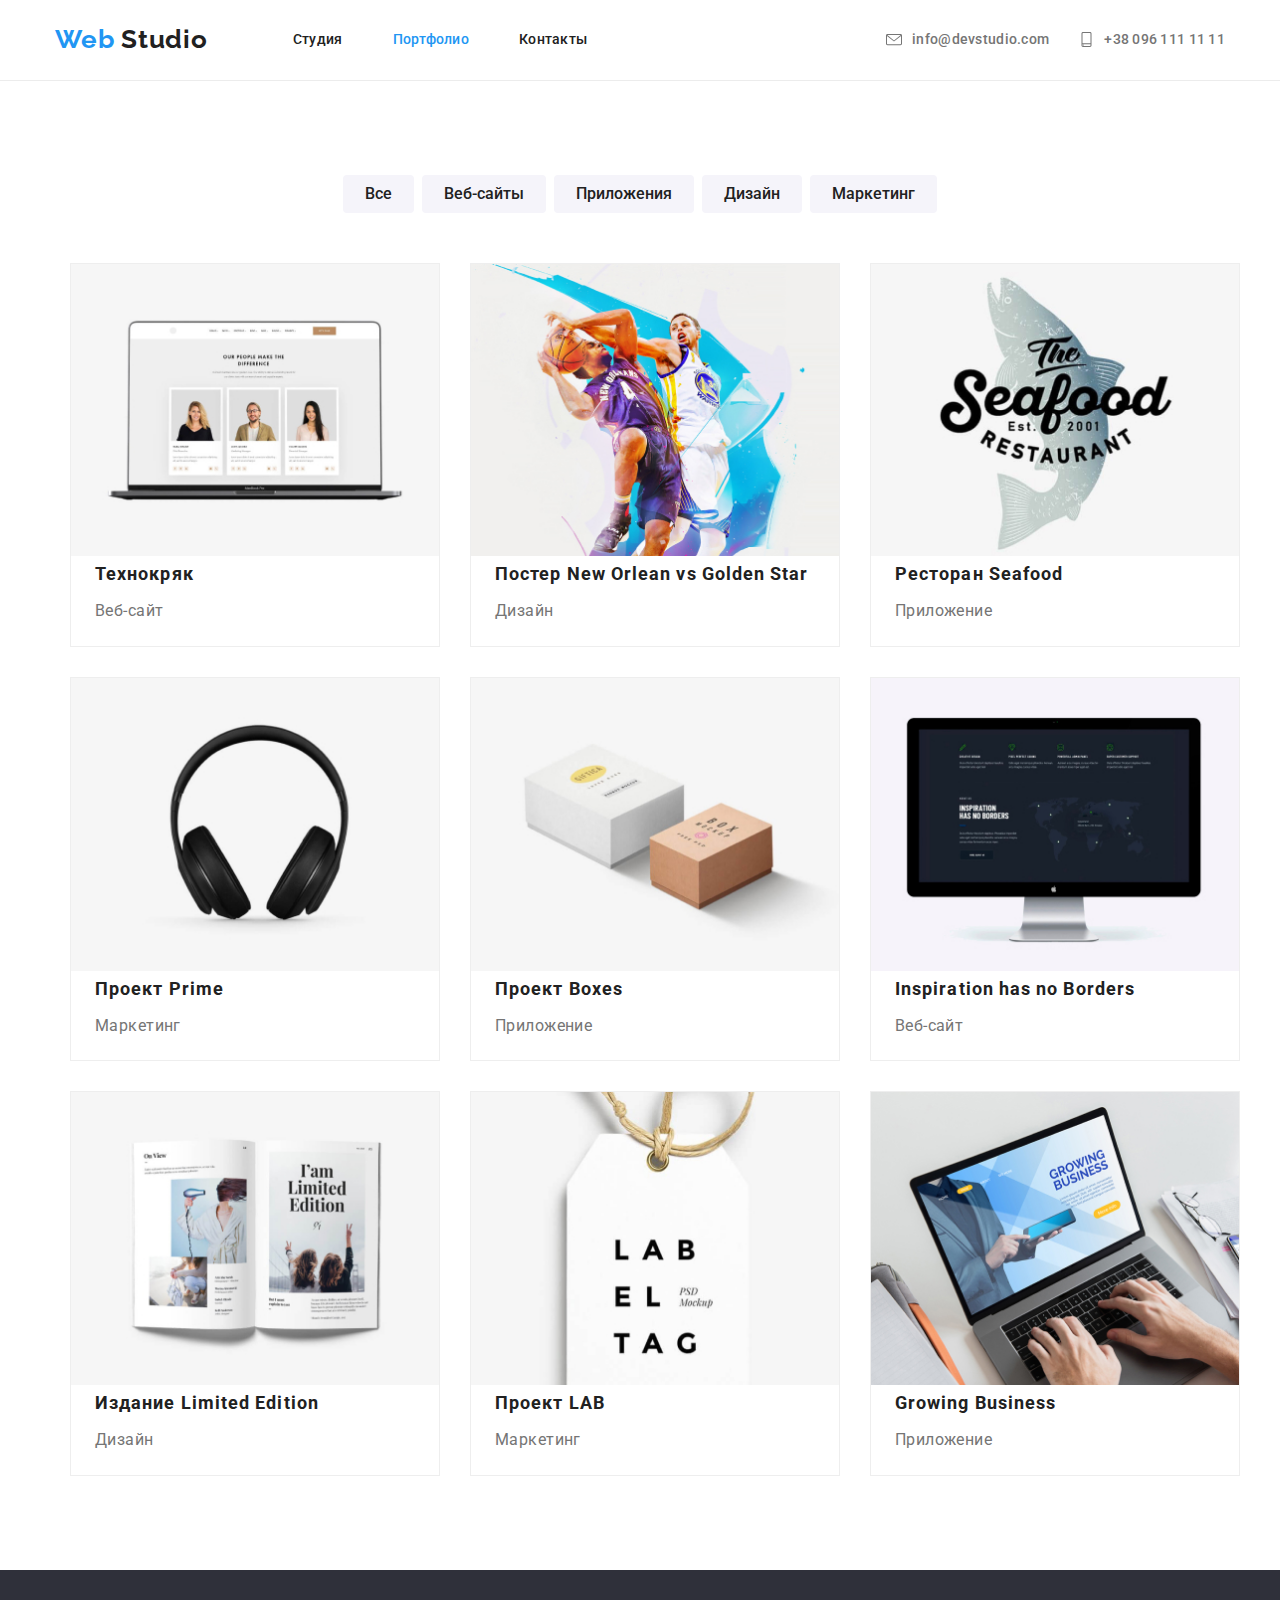
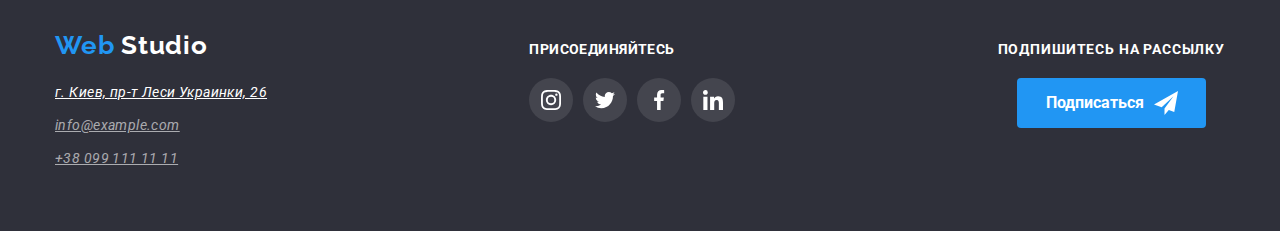
==== portfolio.html @ 5b9dd0a7 "копирует файлы с 4-го дз" ====
<!DOCTYPE html>
<html lang="ru">
  <head>
    <meta charset="UTF-8" />
    <meta name="viewport" content="width=device-width, initial-scale=1.0" />
    <title>Portfolio</title>
    <link
      href="https://fonts.googleapis.com/css2?family=Raleway:wght@700&family=Roboto:wght@400;500;900&display=swap"
      rel="stylesheet"
    />
    <link
      rel="stylesheet"
      href="https://cdnjs.cloudflare.com/ajax/libs/modern-normalize/0.7.0/modern-normalize.min.css"
    />
    <link rel="stylesheet" href="./css/style.css" />
  </head>

  <body>
    <!--Header-->
    <header class="page-header">
      <div class="container main-nav">
        <nav class="nav">
          <a class="logo" href="./index.html">
            Web <span class="logo__studio">Studio</span>
          </a>
          <ul class="site-nav list">
            <li class="site-nav__item">
              <a class="site-nav__link" href="./index.html">Студия</a>
            </li>
            <li class="site-nav__item">
              <a
                class="site-nav__link site-nav__link--current"
                href="./portfolio.html"
                >Портфолио</a
              >
            </li>
            <li class="site-nav__item">
              <a class="site-nav__link" href="">Контакты</a>
            </li>
          </ul>
        </nav>
        <ul class="auth-nav list">
          <li class="auth-nav__item">
            <a class="auth-nav__link" href="mailto:info@devstudio.com">
              <svg class="auth-nav__link--icon" width="16" height="16">
                <use href="../img/symbol-defs.svg#icon-mail"></use>
              </svg>

              info@devstudio.com
            </a>
          </li>
          <li class="auth-nav__item">
            <a class="auth-nav__link" href="tel:+380961111111">
              <svg class="auth-nav__link--icon" width="15" height="15">
                <use href="../img/symbol-defs.svg#icon-phone"></use>
              </svg>
              +38 096 111 11 11
            </a>
          </li>
        </ul>
      </div>
    </header>
    <main class="page-main">
      <section class="container">
        <h1 class="visually-hidden">Портфолио</h1>
        <!--Filter-->
        <ul class="list filter">
          <li class="filter__item">
            <button class="filter__button" type="button">Все</button>
          </li>
          <li class="filter__item">
            <button class="filter__button" type="button">Веб-сайты</button>
          </li>
          <li class="filter__item">
            <button class="filter__button" type="button">Приложения</button>
          </li>
          <li class="filter__item">
            <button class="filter__button" type="button">Дизайн</button>
          </li>
          <li class="filter__item">
            <button class="filter__button" type="button">Маркетинг</button>
          </li>
        </ul>

        <!--cards-->
        <ul class="list cards container">
          <li class="cards__item">
            <a class="cards__link" href="">
              <img
                class="cards--image"
                src="./img/site-tehnokryak.jpg"
                alt="Веб-сайт Технокряк"
                width="370"
                height="294"
              />
              <p class="cards__description">
                Технокряк это современная площадка распространения коронавируса.
                Компании используют эту платформу для цифрового шпионажа и атак
                на защищённые сервера конкурентов.
              </p>

              <h2 class="cards__title">Технокряк</h2>
              <p class="cards__category">Веб-сайт</p>
            </a>
          </li>
          <li class="cards__item">
            <a class="cards__link" href="">
              <img
                class="cards--image"
                src="./img/basketball.jpg"
                alt="Баскетбол"
                width="370"
                height="294"
              />
              <p class="cards__description">
                Технокряк это современная площадка распространения коронавируса.
                Компании используют эту платформу для цифрового шпионажа и атак
                на защищённые сервера конкурентов.
              </p>
              <h2 class="cards__title">Постер New Orlean vs Golden Star</h2>
              <p class="cards__category">Дизайн</p>
            </a>
          </li>
          <li class="cards__item">
            <a class="cards__link" href="">
              <img
                class="cards--image"
                src="./img/restaurant.jpg"
                alt="Логотип ресторана"
                width="370"
                height="294"
              />
              <p class="cards__description">
                Технокряк это современная площадка распространения коронавируса.
                Компании используют эту платформу для цифрового шпионажа и атак
                на защищённые сервера конкурентов.
              </p>
              <h2 class="cards__title">Ресторан Seafood</h2>
              <p class="cards__category">Приложение</p>
            </a>
          </li>
          <li class="cards__item">
            <a class="cards__link" href="">
              <img
                class="cards--image"
                src="./img/headphones.jpg"
                alt="Наушники"
                width="370"
                height="294"
              />
              <p class="cards__description">
                Технокряк это современная площадка распространения коронавируса.
                Компании используют эту платформу для цифрового шпионажа и атак
                на защищённые сервера конкурентов.
              </p>
              <h2 class="cards__title">Проект Prime</h2>
              <p class="cards__category">Маркетинг</p>
            </a>
          </li>
          <li class="cards__item">
            <a class="cards__link" href="">
              <img
                class="cards--image"
                src="./img/boxes.jpg"
                alt="Коробки"
                width="370"
                height="294"
              />
              <p class="cards__description">
                Технокряк это современная площадка распространения коронавируса.
                Компании используют эту платформу для цифрового шпионажа и атак
                на защищённые сервера конкурентов.
              </p>
              <h2 class="cards__title">Проект Boxes</h2>
              <p class="cards__category">Приложение</p>
            </a>
          </li>
          <li class="cards__item">
            <a class="cards__link" href="">
              <img
                class="cards--image"
                src="./img/website.jpg"
                alt="Веб-сайт"
                width="370"
                height="294"
              />
              <p class="cards__description">
                Технокряк это современная площадка распространения коронавируса.
                Компании используют эту платформу для цифрового шпионажа и атак
                на защищённые сервера конкурентов.
              </p>
              <h2 class="cards__title">Inspiration has no Borders</h2>
              <p class="cards__category">Веб-сайт</p>
            </a>
          </li>
          <li class="cards__item">
            <a class="cards__link" href="">
              <img
                class="cards--image"
                src="./img/book.jpg"
                alt="Издание"
                width="370"
                height="294"
              />
              <p class="cards__description">
                Технокряк это современная площадка распространения коронавируса.
                Компании используют эту платформу для цифрового шпионажа и атак
                на защищённые сервера конкурентов.
              </p>
              <h2 class="cards__title">Издание Limited Edition</h2>
              <p class="cards__category">Дизайн</p>
            </a>
          </li>
          <li class="cards__item">
            <a class="cards__link" href="">
              <img
                class="cards--image"
                src="./img/lab.jpg"
                alt="Проект LAB"
                width="370"
                height="294"
              />
              <p class="cards__description">
                Технокряк это современная площадка распространения коронавируса.
                Компании используют эту платформу для цифрового шпионажа и атак
                на защищённые сервера конкурентов.
              </p>
              <h2 class="cards__title">Проект LAB</h2>
              <p class="cards__category">Маркетинг</p>
            </a>
          </li>
          <li class="cards__item">
            <a class="cards__link" href="">
              <img
                class="cards--image"
                src="./img/notebook.jpg"
                alt="Ноутбук"
                width="370"
                height="294"
              />
              <p class="cards__description">
                Технокряк это современная площадка распространения коронавируса.
                Компании используют эту платформу для цифрового шпионажа и атак
                на защищённые сервера конкурентов.
              </p>
              <h2 class="cards__title">Growing Business</h2>
              <p class="cards__category">Приложение</p>
            </a>
          </li>
        </ul>
      </section>
    </main>
    <!--Footer-->
    <footer class="footer">
      <div class="container footer__container">
        <div>
          <a class="logo footer__logo" href="./index.html">
            Web <span class="footer__studio">Studio</span>
          </a>
          <address>
            <ul class="list contact">
              <li class="contact__item">
                <a class="contact__item--address" href=""
                  >г. Киев, пр-т Леси Украинки, 26</a
                >
              </li>
              <li class="contact__item">
                <a class="contact__item--mail" href="mailto:info@example.com"
                  >info@example.com</a
                >
              </li>
              <li class="contact__item">
                <a class="contact__item--phone" href="tel:+380991111111"
                  >+38 099 111 11 11</a
                >
              </li>
            </ul>
          </address>
        </div>
        <div class="join">
          <p class="join__title">присоединяйтесь</p>
          <ul class="list join__social">
            <li class="join__item">
              <a class="join__link" href="">
                <svg class="join__social--icon">
                  <use href="../img/symbol-defs.svg#icon-instagram"></use>
                </svg>
              </a>
            </li>
            <li class="join__item">
              <a class="join__link" href="">
                <svg class="join__social--icon">
                  <use href="../img/symbol-defs.svg#icon-twitter"></use>
                </svg>
              </a>
            </li>
            <li class="join__item">
              <a class="join__link" href="">
                <svg class="join__social--icon">
                  <use href="../img/symbol-defs.svg#icon-facebook"></use>
                </svg>
              </a>
            </li>
            <li class="join__item">
              <a class="join__link" href="">
                <svg class="join__social--icon">
                  <use href="../img/symbol-defs.svg#icon-linkedin"></use>
                </svg>
              </a>
            </li>
          </ul>
        </div>
        <div class="subscribe">
          <p class="subscribe__title">
            Подпишитесь на рассылку
          </p>
          <button class="subscribe__button">
            <p class="subscribe__label">Подписаться</p>
            <img src="./img/icon-send.svg" alt="Иконка подписаться" />
          </button>
        </div>
      </div>
    </footer>
  </body>
</html>
---- css/style.css ----
:root {
  --primery-text-color: #757575;
  --title-text-color: #212121;
  --accent-text-color: #2196f3;
  --white-color: #ffffff;
  --bg-text-color: rgba(47, 48, 58, 0.8);
  --bg-footer-color: #2f303a;
  --bg-team-color: #f5f4fa;
  --address-text-color: rgba(255, 255, 255, 0.6);
  --background-social: rgba(255, 255, 255, 0.1);
  --cards-bg-color: rgba(33, 150, 243, 0.9);
  --filter-bg-color: #f5f4fa;
}

body {
  background-color: var(--white-color);
  color: var(--primery-text-color);

  font-family: Roboto;
  font-size: 14px;
  line-height: 1.14;
  letter-spacing: 0.03em;
}

img {
  display: block;
  max-width: 100%;
  height: auto;
}

.list {
  list-style: none;
  margin-top: 0;
  margin-bottom: 0;
  padding: 0;
}

.container {
  width: 1200px;
  padding-left: 15px;
  padding-right: 15px;
  margin-left: auto;
  margin-right: auto;
}

.visually-hidden {
  position: absolute;
  width: 1px;
  height: 1px;
  margin: -1px;
  border: 0;
  padding: 0;
  white-space: nowrap;
  clip-path: inset(100%);
  clip: rect(0 0 0 0);
  overflow: hidden;
}

.main-nav {
  display: flex;
  align-items: center;
}

.nav {
  display: flex;
  align-items: center;
}

/* Header */

.page-header {
  border-bottom: 1px solid #ececec;
}

/* Site nav */

.logo {
  margin-right: 85px;

  color: var(--accent-text-color);
  font-family: Raleway;
  font-weight: 700;
  font-size: 26px;
  line-height: 1.2;
  letter-spacing: 0.03em;
  text-decoration: none;
}

.logo__studio {
  color: var(--title-text-color);
}

.site-nav {
  display: flex;
}

.site-nav__item:not(:last-child) {
  margin-right: 50px;
}

.site-nav__link {
  display: block;
  padding-top: 32px;
  padding-bottom: 32px;

  color: var(--title-text-color);
  font-weight: 500;
  letter-spacing: 0.02em;
  text-decoration: none;
}

.site-nav__link:hover,
.site-nav__link:focus {
  color: var(--accent-text-color);
}

.site-nav__link--current {
  color: var(--accent-text-color);
}

/* Sing in */

.auth-nav {
  display: flex;
  margin-left: auto;
}

.auth-nav__item:not(:last-child) {
  margin-right: 30px;
}

.auth-nav__link--icon {
  margin-right: 10px;
  --color2: var(--primery-text-color);
}

.auth-nav__link--phone {
  width: 10px;
  height: 14.94px;
}

.auth-nav__link {
  display: flex;
  align-items: center;
  color: var(--primery-text-color);

  font-weight: 500;
  letter-spacing: 0.02em;
  text-decoration: none;
}

.auth-nav__link:hover,
.auth-nav__link:focus {
  color: var(--accent-text-color);
}

.auth-nav__link:hover .auth-nav__link--icon,
.auth-nav__link:focus .auth-nav__link--icon {
  --color2: var(--accent-text-color);
  --color5: var(--accent-text-color);
}

/* Hero */

.hero-section {
  max-width: 1600px;
  height: 600px;
  background-image: linear-gradient(var(--bg-text-color), var(--bg-text-color)),
    url('../img/header-img.jpg');
}

.hero {
  text-align: center;
  padding-top: 200px;
  padding-bottom: 200px;
}

.hero__title {
  margin-top: 0;
  margin-bottom: 30px;
  color: var(--white-color);
  max-width: 696px;
  margin-left: auto;
  margin-right: auto;

  font-weight: 900;
  font-size: 44px;
  line-height: 1.36;
  letter-spacing: 0.06em;
  text-transform: uppercase;
}

.hero__button {
  display: inline-block;
  padding: 10px 32px;
  font-weight: 700;
  font-size: 16px;
  line-height: 1.87;
  letter-spacing: 0.06em;
  text-decoration: none;
  align-items: center;
  min-width: 200px;
  border-radius: 4px;
  border-width: 0;
  text-align: center;
  color: var(--white-color);
  background-color: var(--accent-text-color);

  font-family: Roboto;
}

/* Work */

.work-section {
  padding-top: 94px;
  padding-bottom: 94px;
}

.work__item--icon {
  display: flex;
  align-items: center;
  justify-content: center;
  margin-bottom: 10px;
  background-color: var(--bg-team-color);
  height: 120px;
}

.work__item--sputnik {
  height: 70px;
}

.work__item--time {
  height: 70px;
}

.work__item--comp {
  width: 70px;
}

.work__item--astronaut {
  height: 70px;
}

.work__item {
  width: calc((100% - 90px) / 4);
}

.work {
  display: flex;
}

.work__item:not(:last-child) {
  margin-right: 30px;
}

.work__text {
  margin-top: 0;
  margin-bottom: 0;
  line-height: 1.71;
}

.work__title {
  margin-top: 0;
  margin-bottom: 10px;
  color: var(--title-text-color);

  font-weight: 700;
  text-transform: uppercase;
}

.title.main {
  margin-top: 0;
  margin-bottom: 50px;
  text-align: center;
}

/* employment */

.employment-section {
  padding-top: 94px;
  margin-bottom: 94px;
}

.employment__title {
  margin-top: 0px;
  margin-bottom: 50px;
  color: var(--title-text-color);

  font-weight: 700;
  font-size: 36px;
  line-height: 1.17;
  text-align: center;
}

.employment {
  display: flex;
}

.employment__item {
  width: calc((100% - 60px) / 3);
}

.employment__text {
  padding-top: 27px;
  padding-bottom: 27px;
  margin-top: 0;
  margin-bottom: 0;
  text-align: center;

  color: var(--white-color);
  background-color: var(--bg-text-color);

  font-weight: 700;
  text-transform: uppercase;
}

.employment__item:not(:last-child) {
  margin-right: 30px;
}

/* Team */

.team-section {
  padding-top: 94px;
  padding-bottom: 94px;

  background-color: var(--bg-team-color);
}

.team__title {
  margin-top: 0;
  margin-bottom: 50px;
  color: var(--title-text-color);

  font-weight: 700;
  font-size: 36px;
  line-height: 1.17;
  text-align: center;
}

.team {
  display: flex;
}

.team__item {
  padding-bottom: 24px;
  width: calc((100% - 90px) / 4);
  background-color: white;
  box-shadow: 0px 1px 3px rgba(0, 0, 0, 0.12), 0px 1px 1px rgba(0, 0, 0, 0.14),
    0px 2px 1px rgba(0, 0, 0, 0.2);
  border-radius: 0px 0px 4px 4px;
}

.team__item:not(:last-child) {
  margin-right: 30px;
}

.team__name {
  margin-top: 30px;
  margin-bottom: 10px;
  font-weight: 500;
  font-size: 16px;
  line-height: 1.19;
  text-align: center;
}

.team-social {
  margin-left: 32px;
  margin-right: 32px;
  display: flex;
  justify-content: space-between;
}

.team-social__link {
  display: flex;
  justify-content: center;
  align-items: center;
  width: 44px;
  height: 44px;
  border-radius: 50%;
  background-repeat: no-repeat;
  background-position: center;
}

.team-social__link:hover {
  background-color: var(--accent-text-color);
  --color1: white;
}

.team-social__link--icon {
  width: 20px;
  height: 20px;
}

.team__text {
  margin-top: 0;
  margin-bottom: 16px;
  font-size: 16px;
  line-height: 1.19;
  text-align: center;
}

/* Clients */

.clients-section {
  padding-bottom: 94px;
  padding-top: 94px;
}

.clients {
  display: flex;
}

.clients__item:not(:last-child) {
  margin-right: 30px;
}

.clients__item {
  display: flex;
  justify-content: center;
  align-items: center;
  border: 1px solid #afb1b8;
  border-radius: 4px;
  width: calc((100% - 50px) / 6);
  min-height: 90px;
}

.clients__title {
  margin-top: 0px;
  margin-bottom: 50px;
  color: var(--title-text-color);

  font-weight: 700;
  font-size: 36px;
  line-height: 1.17;
  text-align: center;
}

.clients__item:hover {
  color: var(--accent-text-color);
  border-color: var(--accent-text-color);
  --color1: var(--accent-text-color);
}

.clients__link {
  display: flex;
  justify-content: center;
  align-items: center;
  width: 170px;
  height: 90px;
}

/* Footer */
.footer {
  padding-top: 60px;
  padding-bottom: 60px;
  background-color: var(--bg-footer-color);
}

.footer__container {
  display: flex;
  align-items: baseline;
  justify-content: space-between;
}

/* Footer Logo */

.footer__logo {
  display: block;
  margin-bottom: 20px;
  margin-right: 0;
}

.footer__studio {
  color: var(--white-color);
}

/* Contact */

.contact__item {
  line-height: 1.71;
}

.contact__item--mail,
.contact__item--phone {
  color: var(--address-text-color);
}

.contact__item--address {
  color: var(--white-color);
}

.contact__item:not(:last-child) {
  margin-bottom: 9px;
}

/* Join */

.join__title {
  margin-bottom: 20px;
  margin-top: 0;

  color: var(--white-color);

  font-weight: 700;
  text-transform: uppercase;
}

.join__social {
  display: flex;
  justify-content: space-between;
}

.join__item:not(:last-child) {
  margin-right: 10px;
}

.join__link {
  display: flex;
  align-items: center;
  justify-content: center;
  width: 44px;
  height: 44px;
  border-radius: 50%;
  background-color: var(--background-social);
  background-repeat: no-repeat;
  background-position: center;
  --color1: var(--white-color);
}

.join__link:hover {
  background-color: var(--accent-text-color);
}

.join__social--icon {
  width: 20px;
  height: 20px;
}

.join__social--twitter {
  background-image: url('../img/twitter-1.svg');
}

.join__social--facebook {
  background-image: url('../img/facebook-1.svg');
}

.join__social--linkedin {
  background-image: url('../img/linkedin-1.svg');
}

/* Subscribe */

.subscribe {
  color: var(--white-color);
  font-weight: 700;
  text-align: center;
  letter-spacing: 0.06em;
  text-transform: uppercase;
}

.subscribe__title {
  margin-top: 0;
  margin-bottom: 20px;
}

.subscribe__button {
  display: inline-flex;
  padding-top: 10px;
  padding-bottom: 10px;
  padding-left: 29px;
  padding-right: 28px;
  border-radius: 4px;
  border-width: 0;
  align-items: center;
  font-weight: 700;
  font-size: 16px;
  line-height: 1.87;
  color: var(--white-color);
  background-color: var(--accent-text-color);
}

.subscribe__label {
  margin-top: 0;
  margin-bottom: 0;
  margin-right: 10px;
}

/* Portfolio */

/* Main */

.page-main {
  padding-top: 94px;
  margin-bottom: 94px;
}

/* Filter */

.filter {
  display: flex;
  justify-content: center;
  margin-bottom: 50px;
}

.filter__item:not(:last-child) {
  margin-right: 8px;
}

.filter__button {
  padding-top: 6px;
  padding-bottom: 6px;
  padding-left: 22px;
  padding-right: 22px;
  color: var(--title-text-color);
  background-color: var(--filter-bg-color);
  border-width: 0;
  border-radius: 4px;
  font-weight: 500;
  font-size: 16px;
  line-height: 1.62;
  text-align: center;
}

.filter__button:hover,
.filter__button:focus {
  color: var(--white-color);
  background-color: var(--accent-text-color);
}

/* Cards */

.cards {
  display: flex;
  flex-wrap: wrap;
}

.cards__item {
  width: calc((100% - 60px) / 3);
  margin-right: 30px;
  margin-bottom: 30px;
  border: 1px solid #eeeeee;
  box-sizing: border-box;
  text-decoration: none;
}

.cards__item:nth-child(3n) {
  margin-right: 0;
}

.cards__item:nth-last-child(-n + 3) {
  margin-bottom: 0;
}

.cards__image {
  margin-bottom: 20px;
}

.cards__link {
  display: block;
  padding-bottom: 20px;
  text-decoration: none;
}

.cards__title {
  margin-top: 0;
  margin-bottom: 4px;
  margin-left: 24px;
  margin-right: 24px;
  color: var(--title-text-color);

  font-weight: 700;
  font-size: 18px;
  line-height: 2;
  letter-spacing: 0.06em;
}

.cards__description {
  display: none;
  margin-top: 0;
  margin-bottom: 0;
  margin-left: 24px;
  margin-right: 24px;
  color: var(--white-color);
  background-color: var(--cards-bg-color);

  font-size: 18px;
  line-height: 1.56;
}

.cards__category {
  margin-top: 0;
  margin-bottom: 0;
  margin-left: 24px;
  margin-right: 24px;
  color: var(--primery-text-color);
  font-size: 16px;
  line-height: 1.87;
}
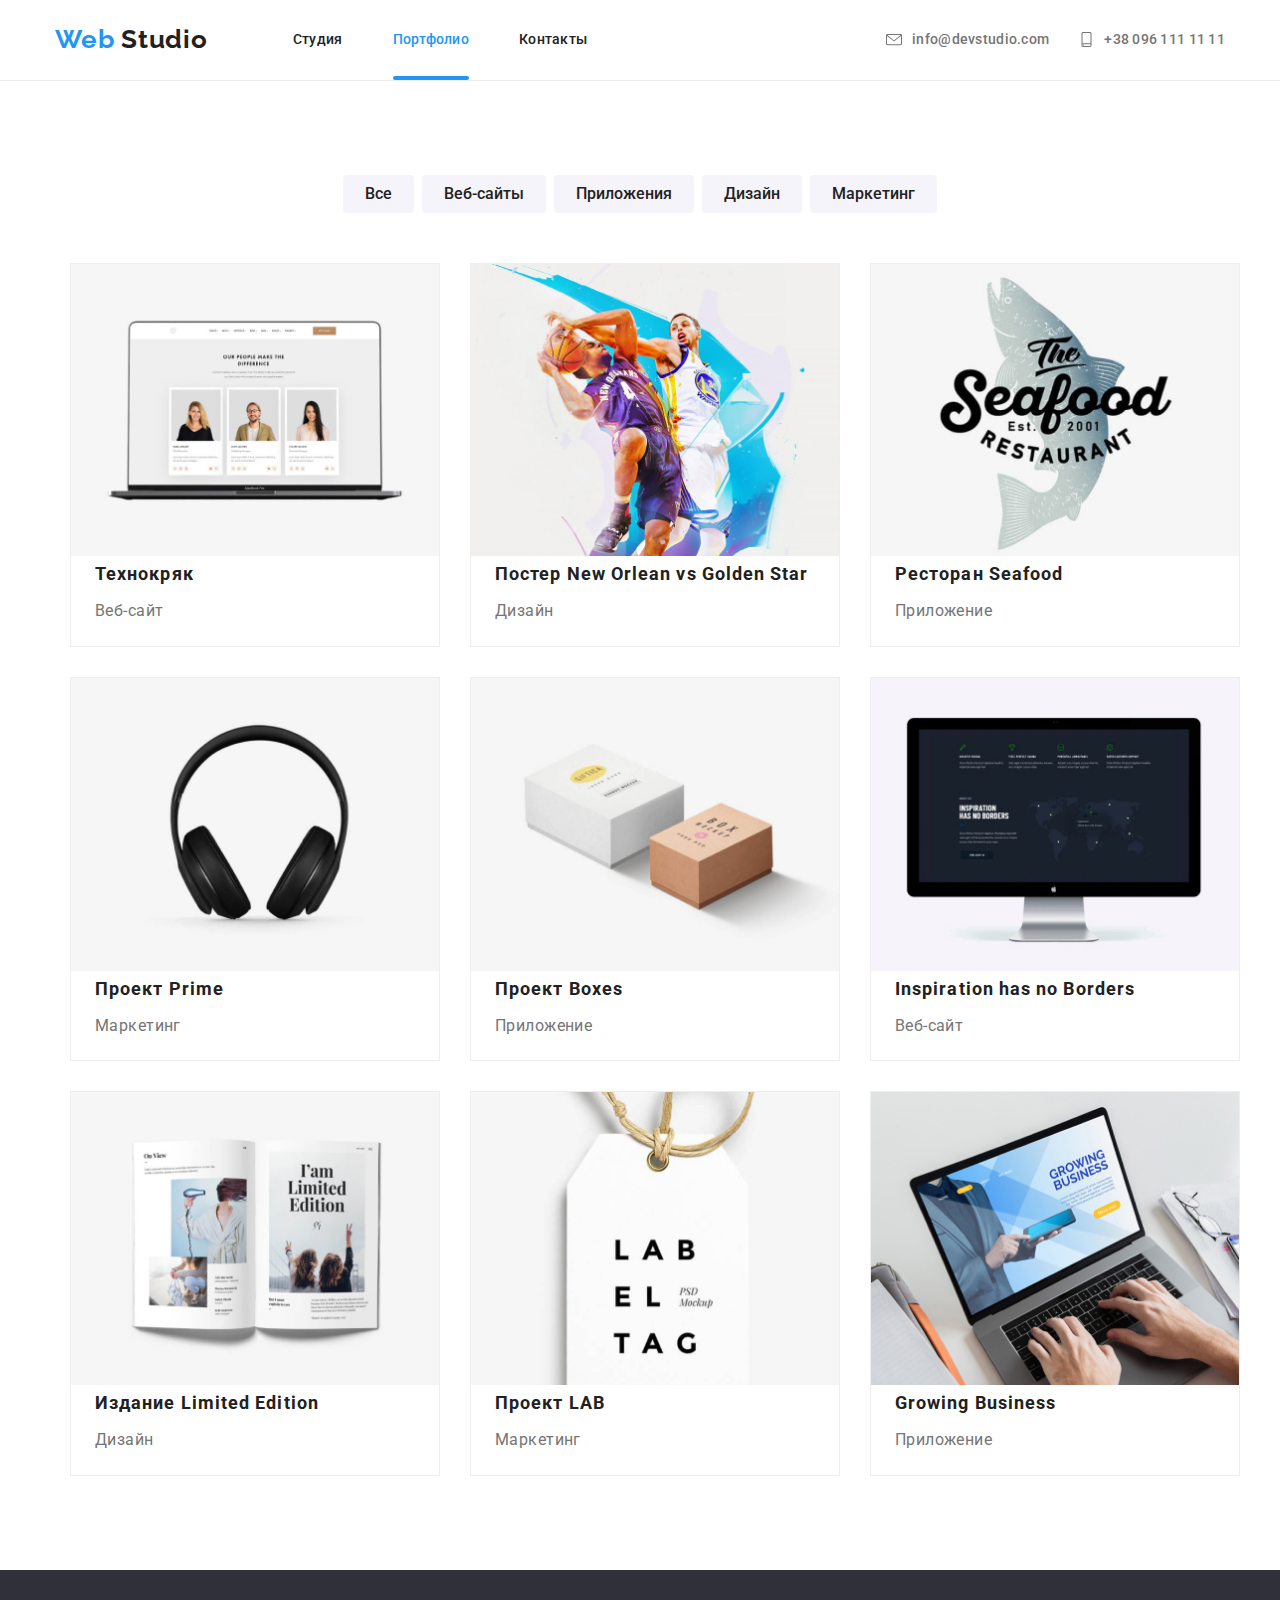
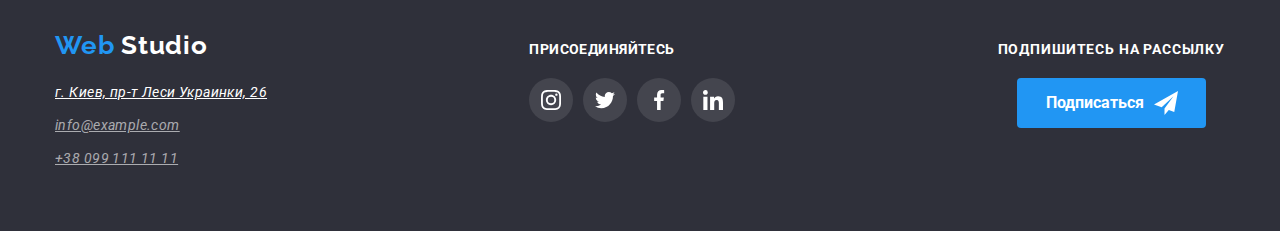
==== commit f17f17aa: "оформляет эффект наведения через абсолютное позиционирование карточек в портфолио" ====
--- a/portfolio.html
+++ b/portfolio.html
@@ -86,18 +86,20 @@
         <ul class="list cards container">
           <li class="cards__item">
             <a class="cards__link" href="">
-              <img
-                class="cards--image"
-                src="./img/site-tehnokryak.jpg"
-                alt="Веб-сайт Технокряк"
-                width="370"
-                height="294"
-              />
-              <p class="cards__description">
-                Технокряк это современная площадка распространения коронавируса.
-                Компании используют эту платформу для цифрового шпионажа и атак
-                на защищённые сервера конкурентов.
-              </p>
+              <div class="cards__thumb">
+                <img
+                  class="cards--image"
+                  src="./img/site-tehnokryak.jpg"
+                  alt="Веб-сайт Технокряк"
+                  width="370"
+                  height="294"
+                />
+                <p class="cards__description">
+                  Технокряк это современная площадка распространения
+                  коронавируса. Компании используют эту платформу для цифрового
+                  шпионажа и атак на защищённые сервера конкурентов.
+                </p>
+              </div>
 
               <h2 class="cards__title">Технокряк</h2>
               <p class="cards__category">Веб-сайт</p>
@@ -105,144 +107,160 @@
           </li>
           <li class="cards__item">
             <a class="cards__link" href="">
-              <img
-                class="cards--image"
-                src="./img/basketball.jpg"
-                alt="Баскетбол"
-                width="370"
-                height="294"
-              />
-              <p class="cards__description">
-                Технокряк это современная площадка распространения коронавируса.
-                Компании используют эту платформу для цифрового шпионажа и атак
-                на защищённые сервера конкурентов.
-              </p>
+              <div class="cards__thumb">
+                <img
+                  class="cards--image"
+                  src="./img/basketball.jpg"
+                  alt="Баскетбол"
+                  width="370"
+                  height="294"
+                />
+                <p class="cards__description">
+                  Технокряк это современная площадка распространения
+                  коронавируса. Компании используют эту платформу для цифрового
+                  шпионажа и атак на защищённые сервера конкурентов.
+                </p>
+              </div>
               <h2 class="cards__title">Постер New Orlean vs Golden Star</h2>
               <p class="cards__category">Дизайн</p>
             </a>
           </li>
           <li class="cards__item">
             <a class="cards__link" href="">
-              <img
-                class="cards--image"
-                src="./img/restaurant.jpg"
-                alt="Логотип ресторана"
-                width="370"
-                height="294"
-              />
-              <p class="cards__description">
-                Технокряк это современная площадка распространения коронавируса.
-                Компании используют эту платформу для цифрового шпионажа и атак
-                на защищённые сервера конкурентов.
-              </p>
+              <div class="cards__thumb">
+                <img
+                  class="cards--image"
+                  src="./img/restaurant.jpg"
+                  alt="Логотип ресторана"
+                  width="370"
+                  height="294"
+                />
+                <p class="cards__description">
+                  Технокряк это современная площадка распространения
+                  коронавируса. Компании используют эту платформу для цифрового
+                  шпионажа и атак на защищённые сервера конкурентов.
+                </p>
+              </div>
               <h2 class="cards__title">Ресторан Seafood</h2>
               <p class="cards__category">Приложение</p>
             </a>
           </li>
           <li class="cards__item">
             <a class="cards__link" href="">
-              <img
-                class="cards--image"
-                src="./img/headphones.jpg"
-                alt="Наушники"
-                width="370"
-                height="294"
-              />
-              <p class="cards__description">
-                Технокряк это современная площадка распространения коронавируса.
-                Компании используют эту платформу для цифрового шпионажа и атак
-                на защищённые сервера конкурентов.
-              </p>
+              <div class="cards__thumb">
+                <img
+                  class="cards--image"
+                  src="./img/headphones.jpg"
+                  alt="Наушники"
+                  width="370"
+                  height="294"
+                />
+                <p class="cards__description">
+                  Технокряк это современная площадка распространения
+                  коронавируса. Компании используют эту платформу для цифрового
+                  шпионажа и атак на защищённые сервера конкурентов.
+                </p>
+              </div>
               <h2 class="cards__title">Проект Prime</h2>
               <p class="cards__category">Маркетинг</p>
             </a>
           </li>
           <li class="cards__item">
             <a class="cards__link" href="">
-              <img
-                class="cards--image"
-                src="./img/boxes.jpg"
-                alt="Коробки"
-                width="370"
-                height="294"
-              />
-              <p class="cards__description">
-                Технокряк это современная площадка распространения коронавируса.
-                Компании используют эту платформу для цифрового шпионажа и атак
-                на защищённые сервера конкурентов.
-              </p>
+              <div class="cards__thumb">
+                <img
+                  class="cards--image"
+                  src="./img/boxes.jpg"
+                  alt="Коробки"
+                  width="370"
+                  height="294"
+                />
+                <p class="cards__description">
+                  Технокряк это современная площадка распространения
+                  коронавируса. Компании используют эту платформу для цифрового
+                  шпионажа и атак на защищённые сервера конкурентов.
+                </p>
+              </div>
               <h2 class="cards__title">Проект Boxes</h2>
               <p class="cards__category">Приложение</p>
             </a>
           </li>
           <li class="cards__item">
             <a class="cards__link" href="">
-              <img
-                class="cards--image"
-                src="./img/website.jpg"
-                alt="Веб-сайт"
-                width="370"
-                height="294"
-              />
-              <p class="cards__description">
-                Технокряк это современная площадка распространения коронавируса.
-                Компании используют эту платформу для цифрового шпионажа и атак
-                на защищённые сервера конкурентов.
-              </p>
+              <div class="cards__thumb">
+                <img
+                  class="cards--image"
+                  src="./img/website.jpg"
+                  alt="Веб-сайт"
+                  width="370"
+                  height="294"
+                />
+                <p class="cards__description">
+                  Технокряк это современная площадка распространения
+                  коронавируса. Компании используют эту платформу для цифрового
+                  шпионажа и атак на защищённые сервера конкурентов.
+                </p>
+              </div>
               <h2 class="cards__title">Inspiration has no Borders</h2>
               <p class="cards__category">Веб-сайт</p>
             </a>
           </li>
           <li class="cards__item">
             <a class="cards__link" href="">
-              <img
-                class="cards--image"
-                src="./img/book.jpg"
-                alt="Издание"
-                width="370"
-                height="294"
-              />
-              <p class="cards__description">
-                Технокряк это современная площадка распространения коронавируса.
-                Компании используют эту платформу для цифрового шпионажа и атак
-                на защищённые сервера конкурентов.
-              </p>
+              <div class="cards__thumb">
+                <img
+                  class="cards--image"
+                  src="./img/book.jpg"
+                  alt="Издание"
+                  width="370"
+                  height="294"
+                />
+                <p class="cards__description">
+                  Технокряк это современная площадка распространения
+                  коронавируса. Компании используют эту платформу для цифрового
+                  шпионажа и атак на защищённые сервера конкурентов.
+                </p>
+              </div>
               <h2 class="cards__title">Издание Limited Edition</h2>
               <p class="cards__category">Дизайн</p>
             </a>
           </li>
           <li class="cards__item">
             <a class="cards__link" href="">
-              <img
-                class="cards--image"
-                src="./img/lab.jpg"
-                alt="Проект LAB"
-                width="370"
-                height="294"
-              />
-              <p class="cards__description">
-                Технокряк это современная площадка распространения коронавируса.
-                Компании используют эту платформу для цифрового шпионажа и атак
-                на защищённые сервера конкурентов.
-              </p>
+              <div class="cards__thumb">
+                <img
+                  class="cards--image"
+                  src="./img/lab.jpg"
+                  alt="Проект LAB"
+                  width="370"
+                  height="294"
+                />
+                <p class="cards__description">
+                  Технокряк это современная площадка распространения
+                  коронавируса. Компании используют эту платформу для цифрового
+                  шпионажа и атак на защищённые сервера конкурентов.
+                </p>
+              </div>
               <h2 class="cards__title">Проект LAB</h2>
               <p class="cards__category">Маркетинг</p>
             </a>
           </li>
           <li class="cards__item">
             <a class="cards__link" href="">
-              <img
-                class="cards--image"
-                src="./img/notebook.jpg"
-                alt="Ноутбук"
-                width="370"
-                height="294"
-              />
-              <p class="cards__description">
-                Технокряк это современная площадка распространения коронавируса.
-                Компании используют эту платформу для цифрового шпионажа и атак
-                на защищённые сервера конкурентов.
-              </p>
+              <div class="cards__thumb">
+                <img
+                  class="cards--image"
+                  src="./img/notebook.jpg"
+                  alt="Ноутбук"
+                  width="370"
+                  height="294"
+                />
+                <p class="cards__description">
+                  Технокряк это современная площадка распространения
+                  коронавируса. Компании используют эту платформу для цифрового
+                  шпионажа и атак на защищённые сервера конкурентов.
+                </p>
+              </div>
               <h2 class="cards__title">Growing Business</h2>
               <p class="cards__category">Приложение</p>
             </a>
--- a/css/style.css
+++ b/css/style.css
@@ -115,7 +115,19 @@
 }
 
 .site-nav__link--current {
+  position: relative;
   color: var(--accent-text-color);
+}
+
+.site-nav__link--current::after {
+  content: '';
+  position: absolute;
+  display: block;
+  bottom: 0;
+  width: 100%;
+  height: 4px;
+  border-radius: 2px;
+  background-color: var(--accent-text-color);
 }
 
 /* Sing in */
@@ -297,14 +309,18 @@
 }
 
 .employment__item {
+  position: relative;
   width: calc((100% - 60px) / 3);
 }
 
 .employment__text {
+  position: absolute;
+  bottom: 0;
   padding-top: 27px;
   padding-bottom: 27px;
   margin-top: 0;
   margin-bottom: 0;
+  width: 100%;
   text-align: center;
 
   color: var(--white-color);
@@ -662,6 +678,11 @@
   text-decoration: none;
 }
 
+.cards__link:hover .cards__description,
+.cards__link:hover .cards__thumb::before {
+  opacity: 1;
+}
+
 .cards__title {
   margin-top: 0;
   margin-bottom: 4px;
@@ -675,17 +696,37 @@
   letter-spacing: 0.06em;
 }
 
+.cards__thumb {
+  position: relative;
+}
+
+.cards__thumb::before {
+  content: '';
+  position: absolute;
+  top: 0;
+  left: 0;
+  width: 100%;
+  height: 100%;
+  background-color: var(--cards-bg-color);
+  opacity: 0;
+}
+
 .cards__description {
-  display: none;
+  position: absolute;
+  /* display: inline-block; */
+  top: 63px;
+  left: 24px;
+  right: 24px;
+  /* transform: translate(-50%, -50%); */
   margin-top: 0;
   margin-bottom: 0;
-  margin-left: 24px;
-  margin-right: 24px;
-  color: var(--white-color);
-  background-color: var(--cards-bg-color);
+  /* margin-left: 24px;
+  margin-right: 24px; */
+  color: var(--white-color);
 
   font-size: 18px;
   line-height: 1.56;
+  opacity: 0;
 }
 
 .cards__category {
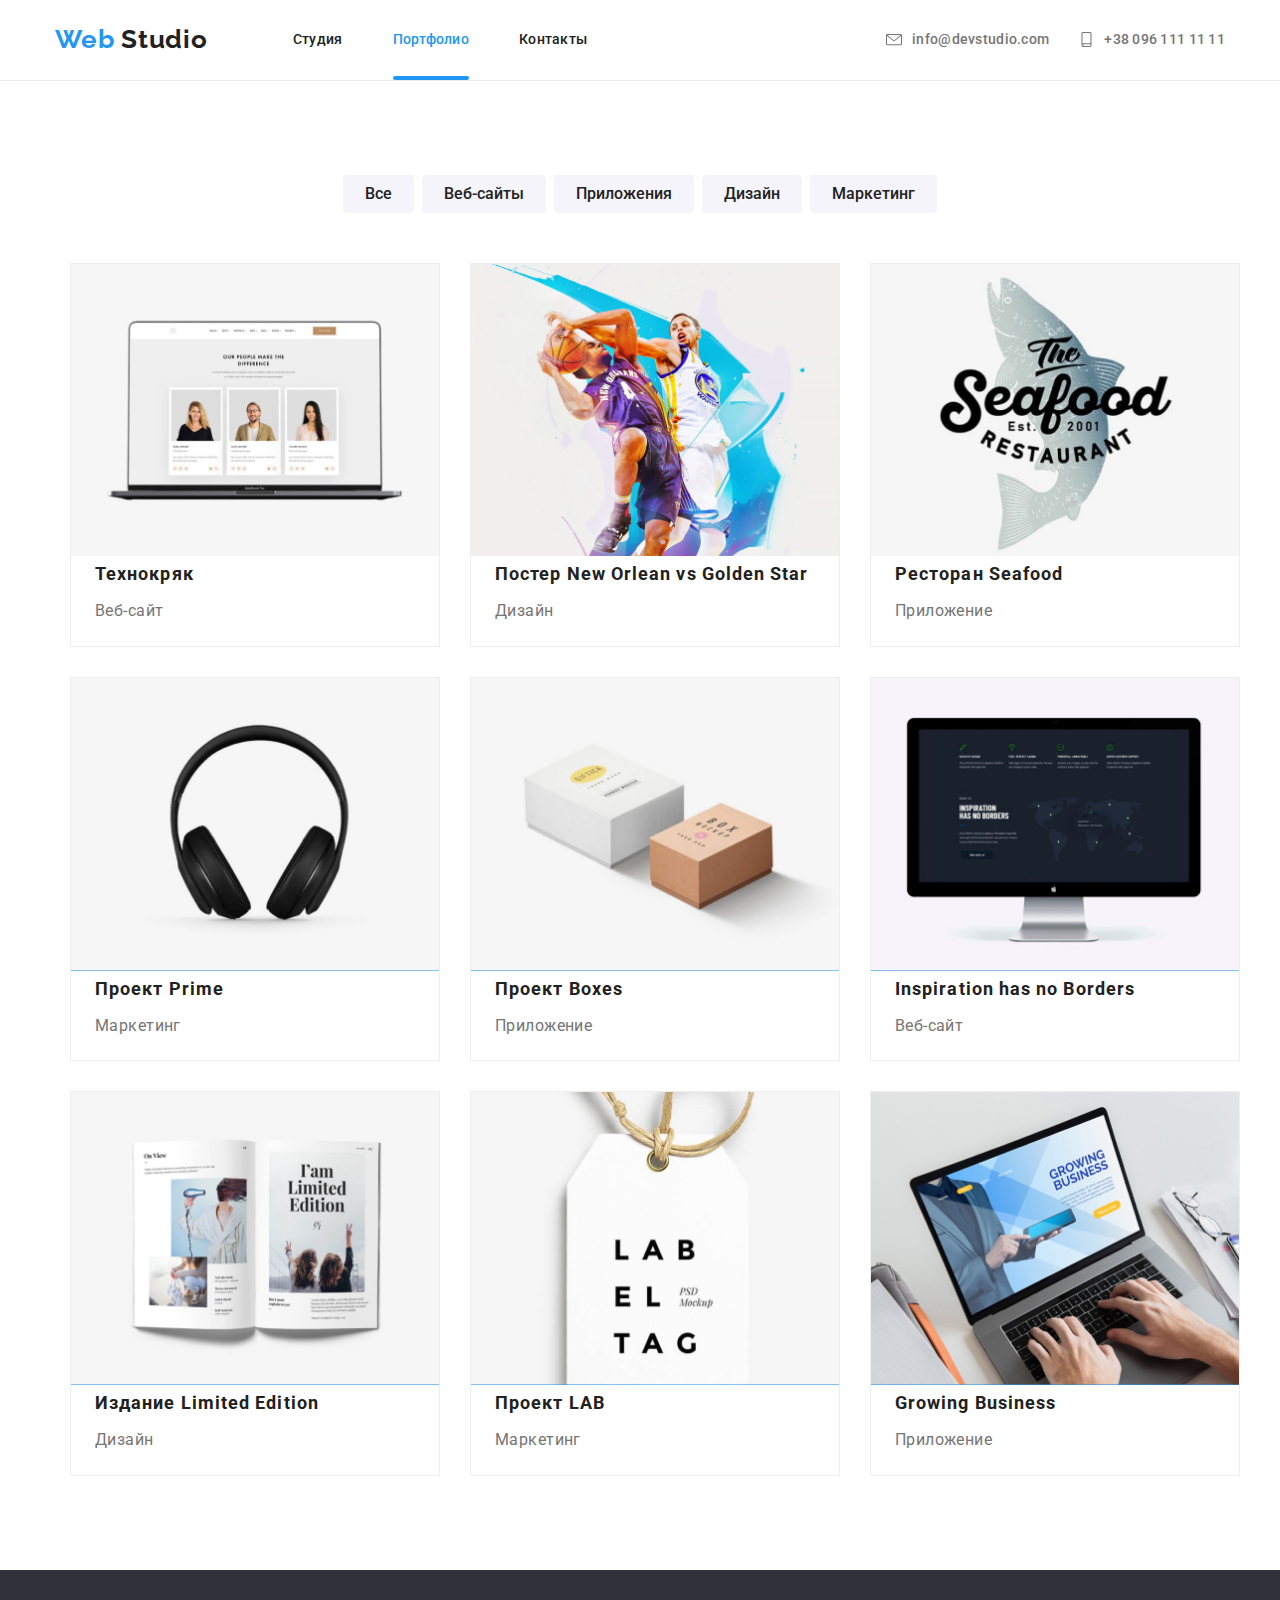
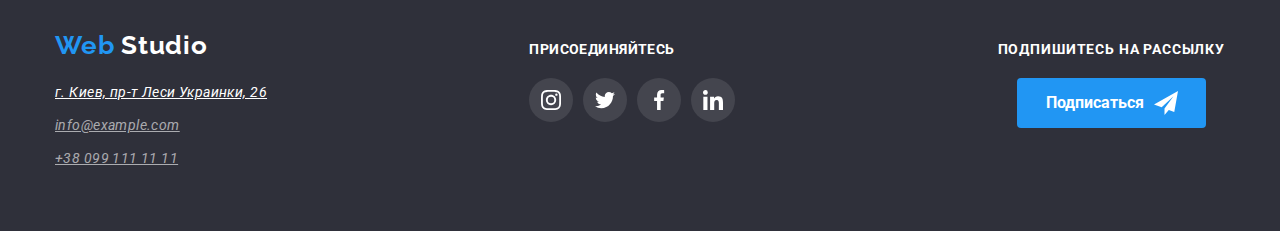
==== commit 207feaab: "исправляет путь к иконкам" ====
--- a/portfolio.html
+++ b/portfolio.html
@@ -43,7 +43,7 @@
           <li class="auth-nav__item">
             <a class="auth-nav__link" href="mailto:info@devstudio.com">
               <svg class="auth-nav__link--icon" width="16" height="16">
-                <use href="../img/symbol-defs.svg#icon-mail"></use>
+                <use href="./img/symbol-defs.svg#icon-mail"></use>
               </svg>
 
               info@devstudio.com
@@ -52,7 +52,7 @@
           <li class="auth-nav__item">
             <a class="auth-nav__link" href="tel:+380961111111">
               <svg class="auth-nav__link--icon" width="15" height="15">
-                <use href="../img/symbol-defs.svg#icon-phone"></use>
+                <use href="./img/symbol-defs.svg#icon-phone"></use>
               </svg>
               +38 096 111 11 11
             </a>
@@ -301,28 +301,28 @@
             <li class="join__item">
               <a class="join__link" href="">
                 <svg class="join__social--icon">
-                  <use href="../img/symbol-defs.svg#icon-instagram"></use>
+                  <use href="./img/symbol-defs.svg#icon-instagram"></use>
                 </svg>
               </a>
             </li>
             <li class="join__item">
               <a class="join__link" href="">
                 <svg class="join__social--icon">
-                  <use href="../img/symbol-defs.svg#icon-twitter"></use>
+                  <use href="./img/symbol-defs.svg#icon-twitter"></use>
                 </svg>
               </a>
             </li>
             <li class="join__item">
               <a class="join__link" href="">
                 <svg class="join__social--icon">
-                  <use href="../img/symbol-defs.svg#icon-facebook"></use>
+                  <use href="./img/symbol-defs.svg#icon-facebook"></use>
                 </svg>
               </a>
             </li>
             <li class="join__item">
               <a class="join__link" href="">
                 <svg class="join__social--icon">
-                  <use href="../img/symbol-defs.svg#icon-linkedin"></use>
+                  <use href="./img/symbol-defs.svg#icon-linkedin"></use>
                 </svg>
               </a>
             </li>
--- a/css/style.css
+++ b/css/style.css
@@ -398,7 +398,8 @@
   background-position: center;
 }
 
-.team-social__link:hover {
+.team-social__link:hover,
+.team-social__link:focus {
   background-color: var(--accent-text-color);
   --color1: white;
 }
@@ -452,7 +453,8 @@
   text-align: center;
 }
 
-.clients__item:hover {
+.clients__item:hover,
+.clients__item:focus {
   color: var(--accent-text-color);
   border-color: var(--accent-text-color);
   --color1: var(--accent-text-color);
@@ -544,7 +546,8 @@
   --color1: var(--white-color);
 }
 
-.join__link:hover {
+.join__link:hover,
+.join__link:focus {
   background-color: var(--accent-text-color);
 }
 
@@ -678,11 +681,6 @@
   text-decoration: none;
 }
 
-.cards__link:hover .cards__description,
-.cards__link:hover .cards__thumb::before {
-  opacity: 1;
-}
-
 .cards__title {
   margin-top: 0;
   margin-bottom: 4px;
@@ -698,6 +696,7 @@
 
 .cards__thumb {
   position: relative;
+  overflow: hidden;
 }
 
 .cards__thumb::before {
@@ -708,25 +707,31 @@
   width: 100%;
   height: 100%;
   background-color: var(--cards-bg-color);
-  opacity: 0;
+  transform: translateY(100%);
+  transition: transform 500ms linear;
 }
 
 .cards__description {
   position: absolute;
-  /* display: inline-block; */
+  display: inline-block;
   top: 63px;
   left: 24px;
   right: 24px;
-  /* transform: translate(-50%, -50%); */
+  transform: translateY(150%);
   margin-top: 0;
   margin-bottom: 0;
-  /* margin-left: 24px;
-  margin-right: 24px; */
-  color: var(--white-color);
-
+  color: var(--white-color);
   font-size: 18px;
   line-height: 1.56;
-  opacity: 0;
+  transition: transform 500ms linear;
+}
+
+.cards__link:hover .cards__description,
+.cards__link:hover .cards__thumb::before,
+.cards__link:focus .cards__description,
+.cards__link:focus .cards__thumb::before {
+  /* opacity: 1; */
+  transform: translateY(0);
 }
 
 .cards__category {
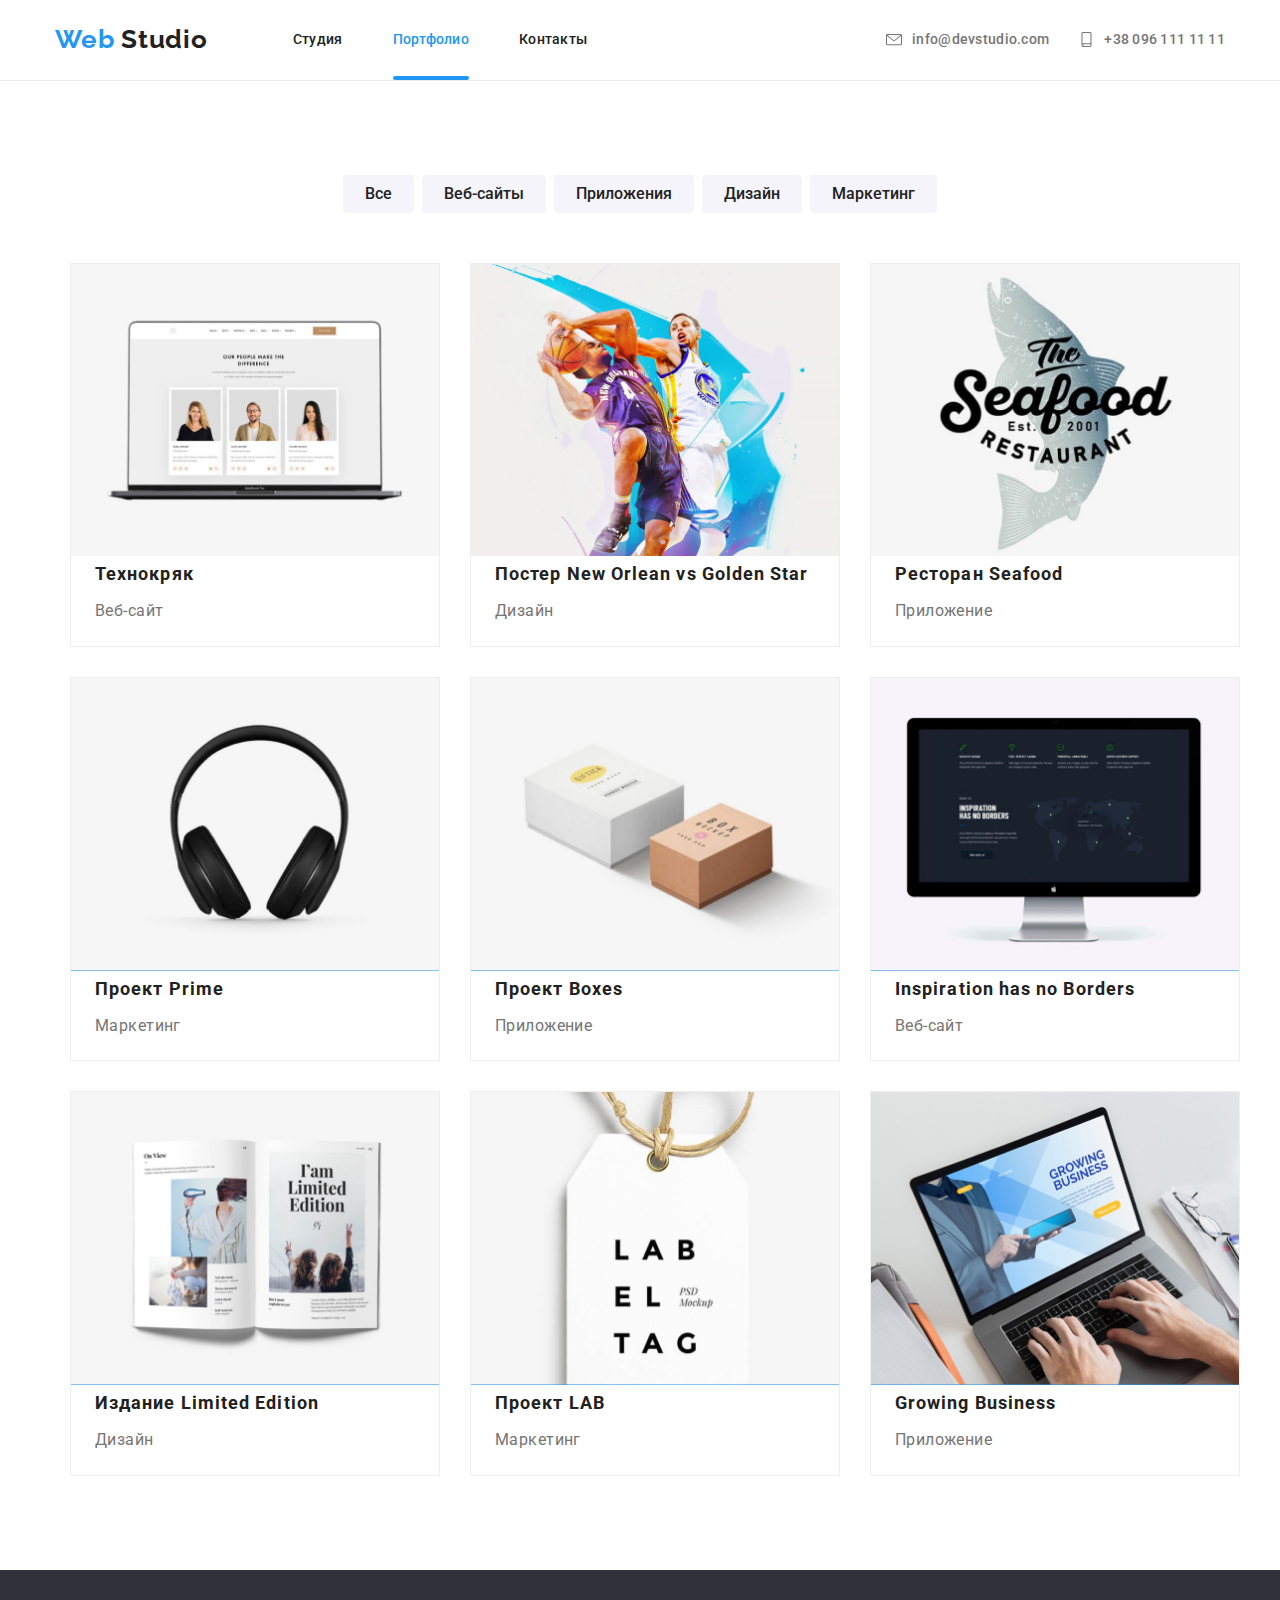
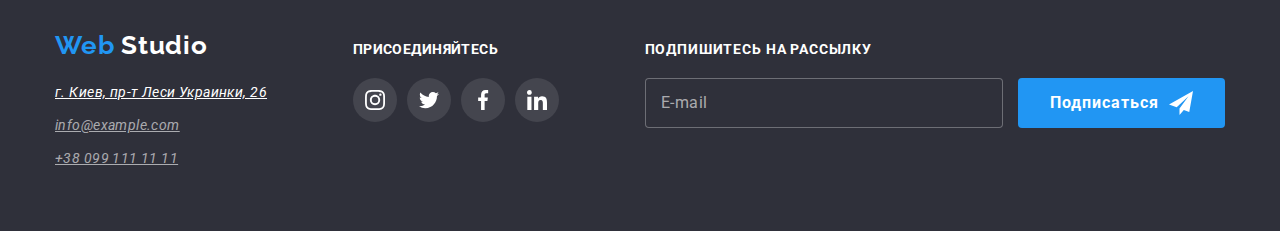
==== commit 9edf7bb7: "оформляет форму подписки в футере" ====
--- a/portfolio.html
+++ b/portfolio.html
@@ -332,10 +332,16 @@
           <p class="subscribe__title">
             Подпишитесь на рассылку
           </p>
-          <button class="subscribe__button">
-            <p class="subscribe__label">Подписаться</p>
-            <img src="./img/icon-send.svg" alt="Иконка подписаться" />
-          </button>
+          <label for="" class="subscribe__input">
+            <input type="email" name="subscribe" />
+            <span class="subscribe__label">E-mail</span>
+            <button class="button subscribe__button">
+              <p class="subscribe__title--button">Подписаться</p>
+              <svg width="24" height="24">
+                <use href="./img/symbol-defs.svg#icon-icon-send"></use>
+              </svg>
+            </button>
+          </label>
         </div>
       </div>
     </footer>
--- a/css/style.css
+++ b/css/style.css
@@ -10,6 +10,9 @@
   --background-social: rgba(255, 255, 255, 0.1);
   --cards-bg-color: rgba(33, 150, 243, 0.9);
   --filter-bg-color: #f5f4fa;
+  --cubic-bezier-dafault: cubic-bezier(0.4, 0, 0.2, 1);
+  --time-animation: 250ms;
+  --bg-color-modal: rgba(0, 0, 0, 0.2);
 }
 
 body {
@@ -107,6 +110,7 @@
   font-weight: 500;
   letter-spacing: 0.02em;
   text-decoration: none;
+  transition: color var(--time-animation) var(--cubic-bezier-dafault);
 }
 
 .site-nav__link:hover,
@@ -143,7 +147,8 @@
 
 .auth-nav__link--icon {
   margin-right: 10px;
-  --color2: var(--primery-text-color);
+  fill: var(--primery-text-color);
+  transition: fill var(--time-animation) var(--cubic-bezier-dafault);
 }
 
 .auth-nav__link--phone {
@@ -155,10 +160,10 @@
   display: flex;
   align-items: center;
   color: var(--primery-text-color);
-
   font-weight: 500;
   letter-spacing: 0.02em;
   text-decoration: none;
+  transition: color var(--time-animation) var(--cubic-bezier-dafault);
 }
 
 .auth-nav__link:hover,
@@ -168,8 +173,7 @@
 
 .auth-nav__link:hover .auth-nav__link--icon,
 .auth-nav__link:focus .auth-nav__link--icon {
-  --color2: var(--accent-text-color);
-  --color5: var(--accent-text-color);
+  fill: var(--accent-text-color);
 }
 
 /* Hero */
@@ -202,7 +206,7 @@
   text-transform: uppercase;
 }
 
-.hero__button {
+.button {
   display: inline-block;
   padding: 10px 32px;
   font-weight: 700;
@@ -396,17 +400,24 @@
   border-radius: 50%;
   background-repeat: no-repeat;
   background-position: center;
+  transition: background-color var(--time-animation) var(--cubic-bezier-dafault);
+}
+
+.team-social__link--icon {
+  width: 20px;
+  height: 20px;
+  fill: #afb1b8;
+  transition: fill var(--time-animation) var(--cubic-bezier-dafault);
 }
 
 .team-social__link:hover,
 .team-social__link:focus {
   background-color: var(--accent-text-color);
-  --color1: white;
-}
-
-.team-social__link--icon {
-  width: 20px;
-  height: 20px;
+}
+
+.team-social__link:hover .team-social__link--icon,
+.team-social__link:focus .team-social__link--icon {
+  fill: var(--white-color);
 }
 
 .team__text {
@@ -436,8 +447,6 @@
   display: flex;
   justify-content: center;
   align-items: center;
-  border: 1px solid #afb1b8;
-  border-radius: 4px;
   width: calc((100% - 50px) / 6);
   min-height: 90px;
 }
@@ -446,26 +455,37 @@
   margin-top: 0px;
   margin-bottom: 50px;
   color: var(--title-text-color);
-
   font-weight: 700;
   font-size: 36px;
   line-height: 1.17;
   text-align: center;
 }
 
-.clients__item:hover,
-.clients__item:focus {
-  color: var(--accent-text-color);
-  border-color: var(--accent-text-color);
-  --color1: var(--accent-text-color);
-}
-
 .clients__link {
   display: flex;
   justify-content: center;
   align-items: center;
+  border: 1px solid #afb1b8;
+  border-radius: 4px;
   width: 170px;
   height: 90px;
+  transition: border-color var(--time-animation) var(--cubic-bezier-dafault);
+}
+
+.clients__item--icon {
+  fill: var(--primery-text-color);
+  transition: fill var(--time-animation) var(--cubic-bezier-dafault);
+}
+
+.clients__link:hover,
+.clients__link:focus {
+  border-color: var(--accent-text-color);
+  fill: var(--accent-text-color);
+}
+
+.clients__link:hover .clients__item--icon,
+.clients__link:focus .clients__item--icon {
+  fill: var(--accent-text-color);
 }
 
 /* Footer */
@@ -543,7 +563,7 @@
   background-color: var(--background-social);
   background-repeat: no-repeat;
   background-position: center;
-  --color1: var(--white-color);
+  transition: background-color var(--time-animation) var(--cubic-bezier-dafault);
 }
 
 .join__link:hover,
@@ -554,18 +574,7 @@
 .join__social--icon {
   width: 20px;
   height: 20px;
-}
-
-.join__social--twitter {
-  background-image: url('../img/twitter-1.svg');
-}
-
-.join__social--facebook {
-  background-image: url('../img/facebook-1.svg');
-}
-
-.join__social--linkedin {
-  background-image: url('../img/linkedin-1.svg');
+  fill: var(--white-color);
 }
 
 /* Subscribe */
@@ -573,36 +582,51 @@
 .subscribe {
   color: var(--white-color);
   font-weight: 700;
-  text-align: center;
   letter-spacing: 0.06em;
   text-transform: uppercase;
 }
 
-.subscribe__title {
-  margin-top: 0;
-  margin-bottom: 20px;
-}
-
 .subscribe__button {
   display: inline-flex;
-  padding-top: 10px;
-  padding-bottom: 10px;
-  padding-left: 29px;
-  padding-right: 28px;
+}
+
+.subscribe__title {
+  margin-top: 0;
+  margin-bottom: 20px;
+}
+
+.subscribe__input {
+  position: relative;
+}
+
+.subscribe__input input {
+  display: inline-flex;
+  margin-right: 12px;
+  width: 358px;
+  height: 50px;
+  border: 1px solid rgba(255, 255, 255, 0.3);
+  /* filter: drop-shadow(0px 4px 4px rgba(0, 0, 0, 0.15)); */
   border-radius: 4px;
-  border-width: 0;
-  align-items: center;
-  font-weight: 700;
-  font-size: 16px;
-  line-height: 1.87;
-  color: var(--white-color);
-  background-color: var(--accent-text-color);
-}
-
-.subscribe__label {
+  background-color: var(--bg-footer-color);
+}
+
+.subscribe__title--button {
   margin-top: 0;
   margin-bottom: 0;
   margin-right: 10px;
+}
+
+.subscribe__label {
+  position: absolute;
+  left: 16px;
+  top: 50%;
+  transform: translateY(-50%);
+  font-size: 16px;
+  font-weight: 400;
+  line-height: 1.25;
+  letter-spacing: 0.03em;
+  color: rgba(255, 255, 255, 0.6);
+  text-transform: none;
 }
 
 /* Portfolio */
@@ -639,6 +663,8 @@
   font-size: 16px;
   line-height: 1.62;
   text-align: center;
+  transition: color var(--time-animation) var(--cubic-bezier-dafault),
+    background-color var(--time-animation) var(--cubic-bezier-dafault);
 }
 
 .filter__button:hover,
@@ -679,6 +705,13 @@
   display: block;
   padding-bottom: 20px;
   text-decoration: none;
+  transition: box-shadow var(--time-animation) var(--cubic-bezier-dafault);
+}
+
+.cards__link:hover,
+.cards__link:focus {
+  box-shadow: 0px 1px 1px rgba(0, 0, 0, 0.12), 0px 4px 4px rgba(0, 0, 0, 0.06),
+    1px 4px 6px rgba(0, 0, 0, 0.16);
 }
 
 .cards__title {
@@ -708,7 +741,7 @@
   height: 100%;
   background-color: var(--cards-bg-color);
   transform: translateY(100%);
-  transition: transform 500ms linear;
+  transition: transform var(--time-animation) var(--cubic-bezier-dafault);
 }
 
 .cards__description {
@@ -723,14 +756,13 @@
   color: var(--white-color);
   font-size: 18px;
   line-height: 1.56;
-  transition: transform 500ms linear;
+  transition: transform var(--time-animation) var(--cubic-bezier-dafault);
 }
 
 .cards__link:hover .cards__description,
 .cards__link:hover .cards__thumb::before,
 .cards__link:focus .cards__description,
 .cards__link:focus .cards__thumb::before {
-  /* opacity: 1; */
   transform: translateY(0);
 }
 
@@ -743,3 +775,121 @@
   font-size: 16px;
   line-height: 1.87;
 }
+
+/* Modal */
+
+.backdrop {
+  position: fixed;
+  top: 0;
+  left: 0;
+  width: 100%;
+  height: 100%;
+  opacity: 1;
+  pointer-events: auto;
+  background-color: var(--bg-color-modal);
+  transition: opacity var(--time-animation) var(--cubic-bezier-dafault);
+}
+
+.modal {
+  position: absolute;
+  top: 50%;
+  left: 50%;
+  min-width: 528px;
+  min-height: 581px;
+  padding: 40px;
+
+  background: var(--white-color);
+  box-shadow: 0px 1px 3px rgba(0, 0, 0, 0.12), 0px 1px 1px rgba(0, 0, 0, 0.14),
+    0px 2px 1px rgba(0, 0, 0, 0.2);
+  border-radius: 4px;
+  transform: scale(1) translate(-50%, -50%);
+  transition: transform var(--time-animation) var(--cubic-bezier-dafault);
+}
+
+.backdrop.is-hidden .modal {
+  transform: scale(1.1) translate(-50%, -50%);
+}
+
+.backdrop.is-hidden {
+  opacity: 0;
+  pointer-events: none;
+}
+
+.modal__title {
+  display: inline-block;
+  margin-bottom: 30px;
+  font-weight: 700;
+  font-size: 20px;
+  line-height: 1.15;
+  text-align: center;
+  letter-spacing: 0.03em;
+
+  color: #212121;
+}
+
+.modal__close {
+  position: absolute;
+  top: 8px;
+  right: 8px;
+  display: flex;
+  align-items: center;
+  justify-content: center;
+  width: 30px;
+  height: 30px;
+  box-shadow: 0px 1px 3px rgba(0, 0, 0, 0.12), 0px 1px 1px rgba(0, 0, 0, 0.14),
+    0px 2px 1px rgba(0, 0, 0, 0.2);
+  border: 1px solid rgba(0, 0, 0, 0.1);
+  border-radius: 50%;
+}
+
+.modal__close:hover,
+.modal__close:focus {
+  fill: var(--accent-text-color);
+}
+
+input {
+  width: 100%;
+  border: 1px solid rgba(33, 33, 33, 0.2);
+  box-sizing: border-box;
+  border-radius: 4px;
+}
+
+input[type='checkbox'] {
+  margin-right: 8px;
+  width: 15px;
+  height: 16px;
+  background-color: var(--title-text-color);
+}
+
+.modal__comment {
+  height: 120px;
+}
+
+.modal__list {
+  margin-bottom: 30px;
+}
+
+.modal__list--item {
+  letter-spacing: 0.01em;
+}
+
+.modal__list--item:not(:last-child) {
+  margin-bottom: 28px;
+}
+
+.modal__link {
+  color: var(--accent-text-color);
+}
+
+.modal__checkbox {
+  display: flex;
+  align-items: center;
+  line-height: 1.71;
+  letter-spacing: 0.03em;
+}
+
+.modal__button {
+  display: block;
+  margin-left: auto;
+  margin-right: auto;
+}
